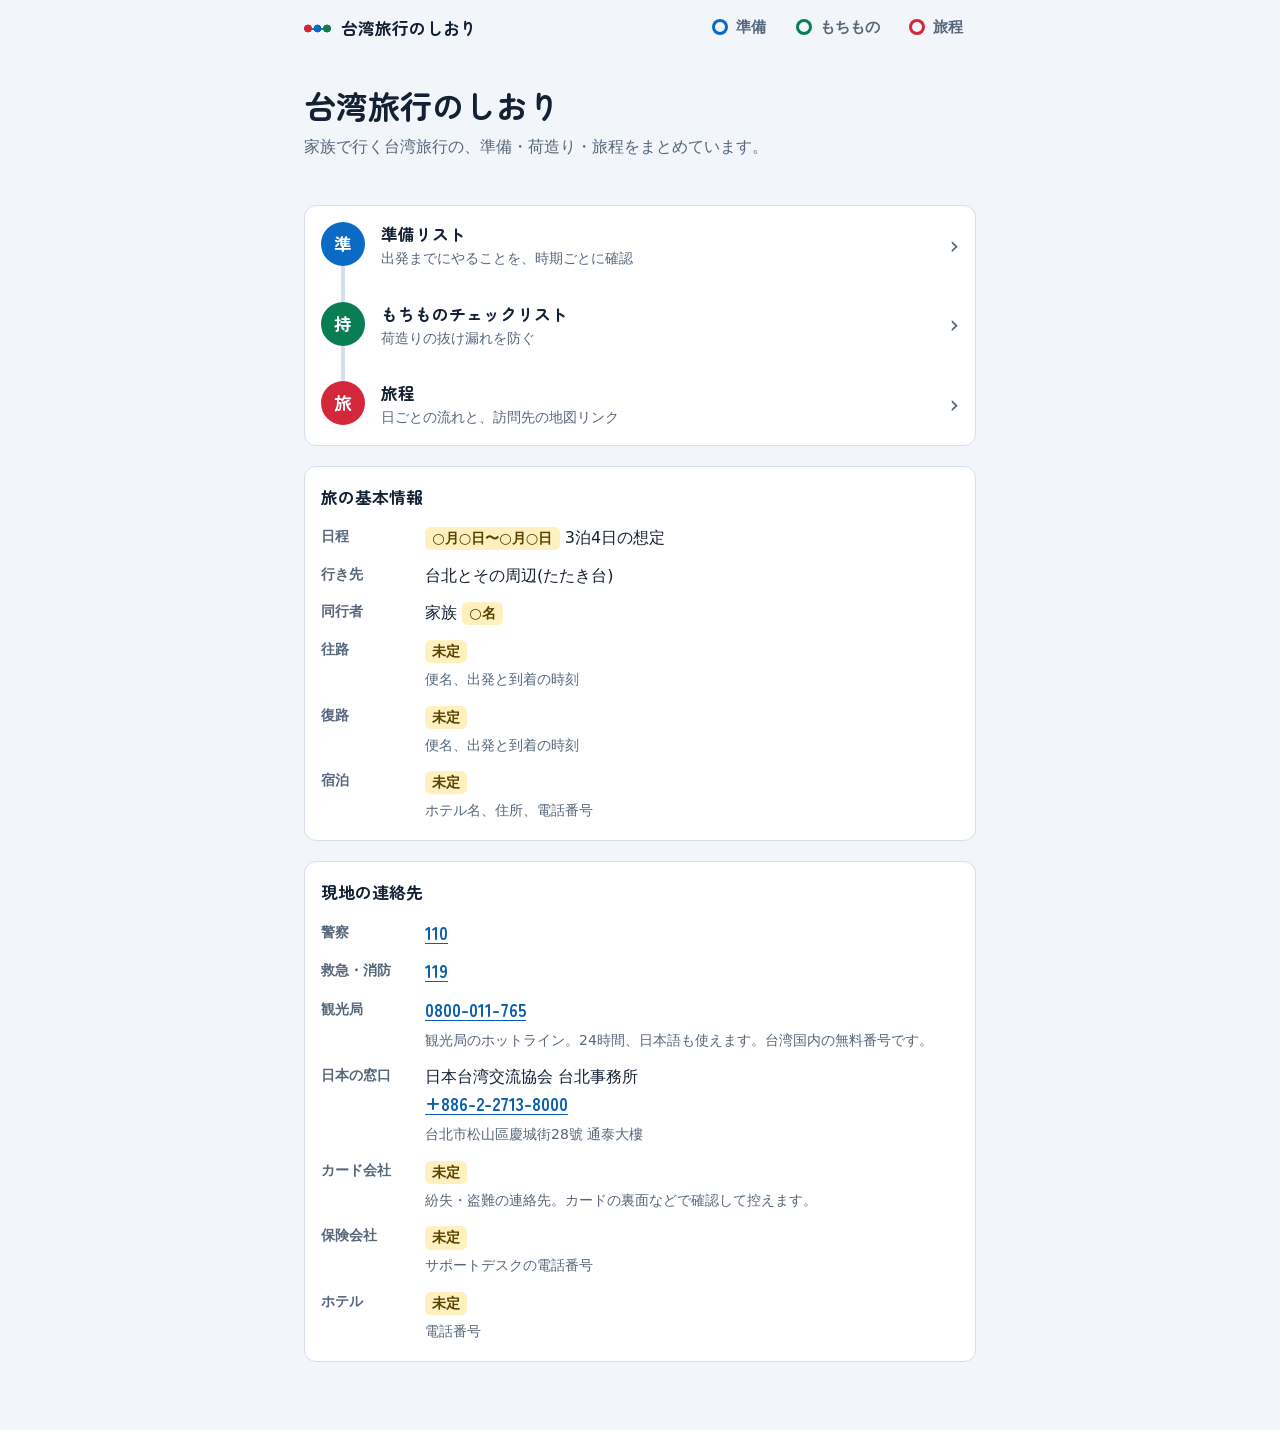
==== index.html @ 0fe11d93 "台湾旅行のしおりの初版を追加 準備リスト・もちものチェックリスト・旅程の3ページと、ホーム(旅の基本情報・現地の連絡先)を追加。 ビルド不要の静的HTML/CSS/JS。チェックの状態はブラウザ(lo" ====
<!doctype html>
<html lang="ja">
<head>
  <meta charset="utf-8">
  <meta name="viewport" content="width=device-width, initial-scale=1">
  <title>台湾旅行のしおり</title>
  <meta name="description" content="家族で行く台湾旅行の、準備リスト・もちものチェックリスト・旅程をまとめたしおりです。">
  <meta name="theme-color" content="#f2f5f9" media="(prefers-color-scheme: light)">
  <meta name="theme-color" content="#0e1621" media="(prefers-color-scheme: dark)">
  <link rel="icon" href="assets/favicon.svg" type="image/svg+xml">
  <link rel="preconnect" href="https://fonts.googleapis.com">
  <link rel="preconnect" href="https://fonts.gstatic.com" crossorigin>
  <link rel="stylesheet" href="https://fonts.googleapis.com/css2?family=Zen+Maru+Gothic:wght@500;700&amp;display=swap">
  <link rel="stylesheet" href="assets/style.css">
  <script src="assets/app.js" defer></script>
</head>
<body data-page="home">
  <header class="site-header">
    <div class="site-header__inner">
      <a class="brand" href="index.html">台湾旅行のしおり</a>
      <nav class="tabs" aria-label="ページ切り替え">
        <a class="line-bl" href="prep.html">準備</a>
        <a class="line-g" href="packing.html">もちもの</a>
        <a class="line-r" href="itinerary.html">旅程</a>
      </nav>
    </div>
  </header>

  <main class="page">
    <section class="hero" aria-labelledby="title">
      <h1 id="title">台湾旅行のしおり</h1>
      <p class="lead">家族で行く台湾旅行の、準備・荷造り・旅程をまとめています。</p>
    </section>

    <nav aria-label="しおりの内容">
      <ol class="route">
        <li class="line-bl">
          <a href="prep.html">
            <span class="badge" aria-hidden="true">準</span>
            <span class="route__text">
              <span class="route__title">準備リスト</span>
              <span class="route__desc">出発までにやることを、時期ごとに確認</span>
            </span>
          </a>
        </li>
        <li class="line-g">
          <a href="packing.html">
            <span class="badge" aria-hidden="true">持</span>
            <span class="route__text">
              <span class="route__title">もちものチェックリスト</span>
              <span class="route__desc">荷造りの抜け漏れを防ぐ</span>
            </span>
          </a>
        </li>
        <li class="line-r">
          <a href="itinerary.html">
            <span class="badge" aria-hidden="true">旅</span>
            <span class="route__text">
              <span class="route__title">旅程</span>
              <span class="route__desc">日ごとの流れと、訪問先の地図リンク</span>
            </span>
          </a>
        </li>
      </ol>
    </nav>

    <section class="card" aria-labelledby="info-title">
      <h2 id="info-title">旅の基本情報</h2>
      <dl class="info">
        <dt>日程</dt>
        <dd><span class="tbd">○月○日〜○月○日</span> 3泊4日の想定</dd>
        <dt>行き先</dt>
        <dd>台北とその周辺(たたき台)</dd>
        <dt>同行者</dt>
        <dd>家族 <span class="tbd">○名</span></dd>
        <dt>往路</dt>
        <dd><span class="tbd">未定</span><br><span class="sub">便名、出発と到着の時刻</span></dd>
        <dt>復路</dt>
        <dd><span class="tbd">未定</span><br><span class="sub">便名、出発と到着の時刻</span></dd>
        <dt>宿泊</dt>
        <dd><span class="tbd">未定</span><br><span class="sub">ホテル名、住所、電話番号</span></dd>
      </dl>
    </section>

    <section class="card" aria-labelledby="sos-title">
      <h2 id="sos-title">現地の連絡先</h2>
      <dl class="info">
        <dt>警察</dt>
        <dd><a class="num" href="tel:110">110</a></dd>
        <dt>救急・消防</dt>
        <dd><a class="num" href="tel:119">119</a></dd>
        <dt>観光局</dt>
        <dd><a class="num" href="tel:0800011765">0800-011-765</a><br><span class="sub">観光局のホットライン。24時間、日本語も使えます。台湾国内の無料番号です。</span></dd>
        <dt>日本の窓口</dt>
        <dd>日本台湾交流協会 台北事務所<br><a class="num" href="tel:+886227138000">+886-2-2713-8000</a><br><span class="sub">台北市松山區慶城街28號 通泰大樓</span></dd>
        <dt>カード会社</dt>
        <dd><span class="tbd">未定</span><br><span class="sub">紛失・盗難の連絡先。カードの裏面などで確認して控えます。</span></dd>
        <dt>保険会社</dt>
        <dd><span class="tbd">未定</span><br><span class="sub">サポートデスクの電話番号</span></dd>
        <dt>ホテル</dt>
        <dd><span class="tbd">未定</span><br><span class="sub">電話番号</span></dd>
      </dl>
    </section>
  </main>
</body>
</html>
---- assets/style.css ----
/* 台湾旅行のしおり
   レイアウトの考え方: 1カラム。台北MRTの路線図を下敷きにして、
   旅程の各日を「路線」(路線色)、訪問先を「駅」(丸いノード)として縦に並べる。
   チェックリストは指で押しやすい大きな行にする。 */

:root {
  --bg: #f2f5f9;
  --surface: #ffffff;
  --surface-2: #e8edf4;
  --fg: #142033;
  --muted: #56667b;
  --hair: #d5deea;
  --link: #0b5fb0;
  --focus: #0b6bc4;
  --tbd-bg: #fff1bf;
  --tbd-fg: #5b4200;

  /* 路線色(台北MRTの路線カラーがモチーフ)。ページの色やDayの色に使う */
  --r: #d3273b;  --on-r: #ffffff;
  --bl: #0b6bc4; --on-bl: #ffffff;
  --g: #0a7d55;  --on-g: #ffffff;
  --p: #8146b8;  --on-p: #ffffff;
  --br: #9a6a2c; --on-br: #ffffff;

  /* いま使っている路線色。.line-* を付けた要素の中で切り替わる */
  --line: var(--fg);
  --on-line: var(--bg);

  --font-body: -apple-system, BlinkMacSystemFont, "Hiragino Sans", "Hiragino Kaku Gothic ProN", "Noto Sans JP", "Yu Gothic UI", "Yu Gothic", Meiryo, system-ui, sans-serif;
  --font-display: "Zen Maru Gothic", "Hiragino Maru Gothic ProN", "Hiragino Sans", "Noto Sans JP", "Yu Gothic UI", Meiryo, sans-serif;
  --radius: 12px;
  color-scheme: light;
}

@media (prefers-color-scheme: dark) {
  :root:not([data-theme="light"]) {
    --bg: #0e1621;
    --surface: #162131;
    --surface-2: #1f2d40;
    --fg: #e6edf6;
    --muted: #9db0c6;
    --hair: #2a3a4f;
    --link: #7cc0ff;
    --focus: #7cc0ff;
    --tbd-bg: #4a3b0c;
    --tbd-fg: #ffe08a;
    --r: #ff6f81;  --on-r: #1a0409;
    --bl: #5db0ff; --on-bl: #06172a;
    --g: #3fcb95;  --on-g: #032116;
    --p: #bf95ff;  --on-p: #1a0b2e;
    --br: #d9a45f; --on-br: #231502;
    color-scheme: dark;
  }
}

:root[data-theme="dark"] {
  --bg: #0e1621;
  --surface: #162131;
  --surface-2: #1f2d40;
  --fg: #e6edf6;
  --muted: #9db0c6;
  --hair: #2a3a4f;
  --link: #7cc0ff;
  --focus: #7cc0ff;
  --tbd-bg: #4a3b0c;
  --tbd-fg: #ffe08a;
  --r: #ff6f81;  --on-r: #1a0409;
  --bl: #5db0ff; --on-bl: #06172a;
  --g: #3fcb95;  --on-g: #032116;
  --p: #bf95ff;  --on-p: #1a0b2e;
  --br: #d9a45f; --on-br: #231502;
  color-scheme: dark;
}

.line-r  { --line: var(--r);  --on-line: var(--on-r); }
.line-bl { --line: var(--bl); --on-line: var(--on-bl); }
.line-g  { --line: var(--g);  --on-line: var(--on-g); }
.line-p  { --line: var(--p);  --on-line: var(--on-p); }
.line-br { --line: var(--br); --on-line: var(--on-br); }

/* ---------- 基本 ---------- */

*, *::before, *::after { box-sizing: border-box; }

html {
  -webkit-text-size-adjust: 100%;
  scroll-behavior: smooth;
}

body {
  margin: 0;
  background: var(--bg);
  color: var(--fg);
  font: 1rem/1.75 var(--font-body);
  word-break: auto-phrase;
  overflow-wrap: anywhere;
}

h1, h2, h3 {
  font-family: var(--font-display);
  text-wrap: balance;
}

a {
  color: var(--link);
  text-underline-offset: 0.18em;
}

:focus-visible {
  outline: 3px solid var(--focus);
  outline-offset: 2px;
}

/* ---------- ヘッダーとタブ ---------- */

.site-header {
  padding-top: 0.5rem;
}

.site-header__inner {
  display: flex;
  align-items: center;
  justify-content: space-between;
  gap: 1rem;
  width: min(100%, 44rem);
  margin-inline: auto;
  padding-inline: 1rem;
}

.brand {
  display: inline-flex;
  align-items: center;
  gap: 0.6rem;
  padding-block: 0.6rem;
  color: var(--fg);
  font: 700 1.05rem/1.3 var(--font-display);
  text-decoration: none;
}

/* 路線図のマーク(3つの駅を線でつないだもの) */
.brand::before {
  content: "";
  width: 1.7rem;
  height: 0.9rem;
  background:
    radial-gradient(circle at 0.25rem 50%, var(--r) 0 0.24rem, transparent 0.26rem),
    radial-gradient(circle at 50% 50%, var(--bl) 0 0.24rem, transparent 0.26rem),
    radial-gradient(circle at calc(100% - 0.25rem) 50%, var(--g) 0 0.24rem, transparent 0.26rem),
    linear-gradient(var(--muted), var(--muted)) center / 100% 2px no-repeat;
}

/* スマホでは画面下のタブ。片手で押しやすい位置に置く */
.tabs {
  position: fixed;
  inset: auto 0 0 0;
  z-index: 20;
  display: grid;
  grid-template-columns: repeat(3, 1fr);
  padding-bottom: env(safe-area-inset-bottom, 0px);
  background: var(--surface);
  border-top: 1px solid var(--hair);
}

.tabs a {
  display: flex;
  flex-direction: column;
  align-items: center;
  gap: 0.3rem;
  margin-top: -1px;
  padding: 0.6rem 0.25rem 0.65rem;
  border-top: 3px solid transparent;
  color: var(--muted);
  font: 700 0.8125rem/1.2 var(--font-body);
  text-decoration: none;
}

.tabs a::before {
  content: "";
  width: 1rem;
  height: 1rem;
  border-radius: 50%;
  box-shadow: inset 0 0 0 3px var(--line);
}

.tabs a[aria-current="page"] {
  border-top-color: var(--line);
  color: var(--fg);
}

.tabs a[aria-current="page"]::before {
  background: var(--line);
}

@media (min-width: 48rem) {
  .tabs {
    position: static;
    display: flex;
    gap: 0.25rem;
    padding-bottom: 0;
    background: none;
    border-top: 0;
  }

  .tabs a {
    flex-direction: row;
    gap: 0.5rem;
    margin-top: 0;
    padding: 0.55rem 0.8rem;
    border-top: 0;
    border-bottom: 3px solid transparent;
    font-size: 0.95rem;
  }

  .tabs a[aria-current="page"] {
    border-bottom-color: var(--line);
  }
}

/* ---------- ページ共通 ---------- */

.page {
  width: min(100%, 44rem);
  margin-inline: auto;
  padding: 1rem 1rem calc(6rem + env(safe-area-inset-bottom, 0px));
}

@media (min-width: 48rem) {
  .page {
    padding-bottom: 3rem;
  }
}

.hero {
  padding-block: 1.25rem 0.5rem;
}

.hero h1 {
  margin: 0 0 0.5rem;
  font-size: 2rem;
  line-height: 1.25;
}

.page-title {
  display: flex;
  align-items: center;
  gap: 0.75rem;
  margin: 1rem 0 0.5rem;
  font-size: 1.6rem;
  line-height: 1.3;
}

.lead {
  margin: 0 0 1rem;
  color: var(--muted);
}

.badge {
  flex: none;
  display: inline-grid;
  place-items: center;
  width: var(--badge, 2.5rem);
  height: var(--badge, 2.5rem);
  border-radius: 50%;
  background: var(--line);
  color: var(--on-line);
  font: 700 1.1rem/1 var(--font-display);
}

.notice {
  margin: 1rem 0;
  padding: 0.85rem 1rem;
  border-radius: var(--radius);
  background: var(--surface-2);
  font-size: 0.9rem;
}

/* まだ決まっていない所の目印。検索して埋めていく */
.tbd {
  display: inline-block;
  padding: 0 0.5em;
  border-radius: 0.35rem;
  background: var(--tbd-bg);
  color: var(--tbd-fg);
  font-size: 0.9em;
  font-weight: 700;
  line-height: 1.6;
  white-space: nowrap;
}

.card {
  margin-block: 1.25rem;
  padding: 1rem;
  border: 1px solid var(--hair);
  border-radius: var(--radius);
  background: var(--surface);
}

.card h2 {
  margin: 0 0 0.75rem;
  font-size: 1.05rem;
}

.info {
  display: grid;
  grid-template-columns: 5.5rem minmax(0, 1fr);
  gap: 0.6rem 1rem;
  margin: 0;
}

.info dt {
  color: var(--muted);
  font-size: 0.875rem;
  font-weight: 700;
}

.info dd {
  margin: 0;
}

.info .num {
  font: 700 1.1rem/1.5 var(--font-display);
  font-variant-numeric: tabular-nums;
}

.info .sub {
  color: var(--muted);
  font-size: 0.875rem;
  line-height: 1.6;
}

.page-foot {
  margin-top: 2rem;
  color: var(--muted);
  font-size: 0.8125rem;
}

.btn {
  padding: 0.75rem 1rem;
  border: 1px solid var(--hair);
  border-radius: 999px;
  background: var(--surface);
  color: var(--fg);
  font: 700 0.875rem/1 var(--font-body);
  cursor: pointer;
}

.btn[data-armed] {
  border-color: transparent;
  background: var(--tbd-bg);
  color: var(--tbd-fg);
}

/* ---------- ホーム: 路線図のような目次 ---------- */

.route {
  --badge: 2.75rem;
  overflow: hidden;
  margin: 1.25rem 0;
  padding: 0;
  border: 1px solid var(--hair);
  border-radius: var(--radius);
  background: var(--surface);
  list-style: none;
}

.route li {
  position: relative;
}

.route a {
  display: flex;
  align-items: flex-start;
  gap: 1rem;
  padding: 1rem;
  color: inherit;
  text-decoration: none;
}

.route a::after {
  content: "›";
  align-self: center;
  margin-left: auto;
  color: var(--muted);
  font-size: 1.5rem;
  line-height: 1;
}

.route a:hover,
.route a:active {
  background: var(--surface-2);
}

/* 駅と駅をつなぐ線 */
.route li:not(:last-child)::after {
  content: "";
  position: absolute;
  top: calc(1rem + var(--badge));
  left: calc(1rem + var(--badge) / 2 - 2px);
  width: 4px;
  height: calc(100% - var(--badge));
  background: var(--hair);
}

.route__text {
  display: grid;
  min-width: 0;
}

.route__title {
  font: 700 1.05rem/1.5 var(--font-display);
}

.route__desc {
  color: var(--muted);
  font-size: 0.875rem;
  line-height: 1.6;
}

/* ---------- チェックリスト ---------- */

.progress {
  margin: 1rem 0 0.5rem;
}

.progress__row {
  display: flex;
  align-items: baseline;
  justify-content: space-between;
  color: var(--muted);
  font-size: 0.875rem;
}

.progress__num {
  color: var(--fg);
  font: 700 1.1rem/1 var(--font-display);
  font-variant-numeric: tabular-nums;
}

.bar {
  appearance: none;
  -webkit-appearance: none;
  display: block;
  width: 100%;
  height: 0.6rem;
  margin-top: 0.4rem;
  overflow: hidden;
  border: 0;
  border-radius: 999px;
  background: var(--surface-2);
  color: var(--line);
}

.bar::-webkit-progress-bar {
  border-radius: 999px;
  background: var(--surface-2);
}

.bar::-webkit-progress-value {
  border-radius: 999px;
  background: var(--line);
}

.bar::-moz-progress-bar {
  border-radius: 999px;
  background: var(--line);
}

.group {
  margin-block: 1.5rem;
}

.group__title {
  display: flex;
  align-items: baseline;
  justify-content: space-between;
  gap: 1rem;
  margin: 0 0 0.5rem;
  font-size: 1.05rem;
}

.count {
  color: var(--muted);
  font: 700 0.9rem/1 var(--font-display);
  font-variant-numeric: tabular-nums;
  white-space: nowrap;
}

.group[data-done] .count {
  color: var(--line);
}

.group[data-done] .count::before {
  content: "✓ ";
}

.checklist {
  margin: 0;
  padding: 0 1rem;
  border: 1px solid var(--hair);
  border-radius: var(--radius);
  background: var(--surface);
  list-style: none;
}

.checklist li + li {
  border-top: 1px solid var(--hair);
}

.check {
  display: flex;
  align-items: flex-start;
  gap: 0.85rem;
  padding-block: 0.85rem;
  cursor: pointer;
  -webkit-tap-highlight-color: transparent;
}

.check input {
  appearance: none;
  -webkit-appearance: none;
  flex: none;
  display: grid;
  place-content: center;
  width: 1.5rem;
  height: 1.5rem;
  margin: 0.15rem 0 0;
  border: 2px solid var(--muted);
  border-radius: 0.4rem;
  background: var(--surface);
  cursor: pointer;
}

.check input::after {
  content: "";
  width: 0.8rem;
  height: 0.45rem;
  margin-top: -0.1rem;
  border-bottom: 3px solid var(--on-line);
  border-left: 3px solid var(--on-line);
  transform: rotate(-45deg) scale(0);
  transition: transform 0.12s ease;
}

.check input:checked {
  border-color: var(--line);
  background: var(--line);
}

.check input:checked::after {
  transform: rotate(-45deg) scale(1);
}

.check__body {
  display: grid;
  min-width: 0;
}

.check__title {
  font-weight: 600;
}

.check__note {
  color: var(--muted);
  font-size: 0.875rem;
  line-height: 1.6;
}

.check input:checked ~ .check__body .check__title {
  color: var(--muted);
  text-decoration: line-through;
}

.reset-row {
  margin-top: 2rem;
}

.refs {
  margin: 0;
  padding-left: 1.25rem;
}

.refs li + li {
  margin-top: 0.4rem;
}

/* ---------- 旅程 ---------- */

.chips {
  display: flex;
  flex-wrap: wrap;
  gap: 0.5rem;
  margin: 1rem 0;
  padding: 0;
  list-style: none;
}

.chips a {
  display: inline-flex;
  align-items: center;
  gap: 0.45rem;
  padding: 0.4rem 0.85rem;
  border: 1px solid var(--hair);
  border-radius: 999px;
  background: var(--surface);
  color: var(--fg);
  font-size: 0.9rem;
  font-weight: 700;
  text-decoration: none;
}

.chips a::before {
  content: "";
  width: 0.7rem;
  height: 0.7rem;
  border-radius: 50%;
  background: var(--line);
}

.day {
  --time-w: 3.1rem;
  --rail-w: 1.7rem;
  --node: 1.1rem;
  margin-block: 1.25rem;
  padding: 1rem 1rem 0.25rem;
  border: 1px solid var(--hair);
  border-radius: var(--radius);
  background: var(--surface);
  scroll-margin-top: 1rem;
}

.day__head {
  display: flex;
  align-items: center;
  gap: 0.85rem;
  margin-bottom: 1.1rem;
}

.day__head h2 {
  margin: 0;
  font-size: 1.15rem;
  line-height: 1.35;
}

.day__date {
  margin: 0;
  color: var(--muted);
  font-size: 0.875rem;
}

.stops {
  margin: 0;
  padding: 0;
  list-style: none;
}

.stop {
  position: relative;
  display: grid;
  grid-template-columns: var(--time-w) var(--rail-w) minmax(0, 1fr);
  padding-bottom: 1.25rem;
}

.stop:last-child {
  padding-bottom: 0.75rem;
}

/* 路線(次の駅まで) */
.stop::before {
  content: "";
  position: absolute;
  top: 0.8rem;
  bottom: -0.8rem;
  left: calc(var(--time-w) + var(--rail-w) / 2 - 2px);
  width: 4px;
  border-radius: 2px;
  background: var(--line);
}

.stop:last-child::before {
  display: none;
}

/* 駅 */
.stop::after {
  content: "";
  position: absolute;
  top: 0.25rem;
  left: calc(var(--time-w) + var(--rail-w) / 2 - var(--node) / 2);
  width: var(--node);
  height: var(--node);
  border: 4px solid var(--line);
  border-radius: 50%;
  background: var(--surface);
}

.stop__time {
  font: 700 0.95rem/1.7 var(--font-display);
  font-variant-numeric: tabular-nums;
  white-space: nowrap;
}

.stop__body {
  grid-column: 3;
  min-width: 0;
}

.stop__title {
  margin: 0;
  font-weight: 700;
  line-height: 1.6;
}

.stop__note,
.stop__move {
  margin: 0.2rem 0 0;
  color: var(--muted);
  font-size: 0.875rem;
  line-height: 1.65;
}

.stop__move {
  margin-top: 0.45rem;
}

.stop__move::before {
  content: "次へ ";
  color: var(--fg);
  font-weight: 700;
}

.tag {
  display: inline-block;
  margin-right: 0.4rem;
  padding: 0 0.5em;
  border-radius: 0.35rem;
  background: var(--surface-2);
  color: var(--muted);
  font-size: 0.75rem;
  font-weight: 700;
  line-height: 1.6;
  vertical-align: 0.1em;
}

.map {
  display: inline-block;
  margin-left: 0.3rem;
  padding: 0 0.55em;
  border: 1px solid var(--hair);
  border-radius: 999px;
  background: var(--surface-2);
  font-size: 0.75rem;
  font-weight: 700;
  line-height: 1.6;
  text-decoration: none;
  white-space: nowrap;
}

.map::after {
  content: " ↗";
}

.extra {
  display: grid;
  grid-template-columns: 5rem minmax(0, 1fr);
  gap: 0.85rem 1rem;
  margin: 0 0 0.75rem;
}

.extra dt {
  font-weight: 700;
}

.extra dd {
  margin: 0;
}

.extra__list {
  display: grid;
  gap: 0.35rem;
  margin: 0;
  padding: 0;
  list-style: none;
  line-height: 1.6;
}

.extra__note {
  color: var(--muted);
  font-size: 0.875rem;
}

/* ---------- 動きを減らす設定 / 印刷 ---------- */

@media (prefers-reduced-motion: reduce) {
  html { scroll-behavior: auto; }
  .check input::after { transition: none; }
}

@media print {
  :root {
    --bg: #fff !important;
    --surface: #fff !important;
    --surface-2: #f0f0f0 !important;
    --fg: #000 !important;
    --muted: #333 !important;
    --hair: #bbb !important;
    --link: #000 !important;
  }

  .tabs,
  .progress,
  .chips,
  .reset-row { display: none !important; }

  .page { padding-bottom: 0; }
  .day, .group, .card { break-inside: avoid; }
}
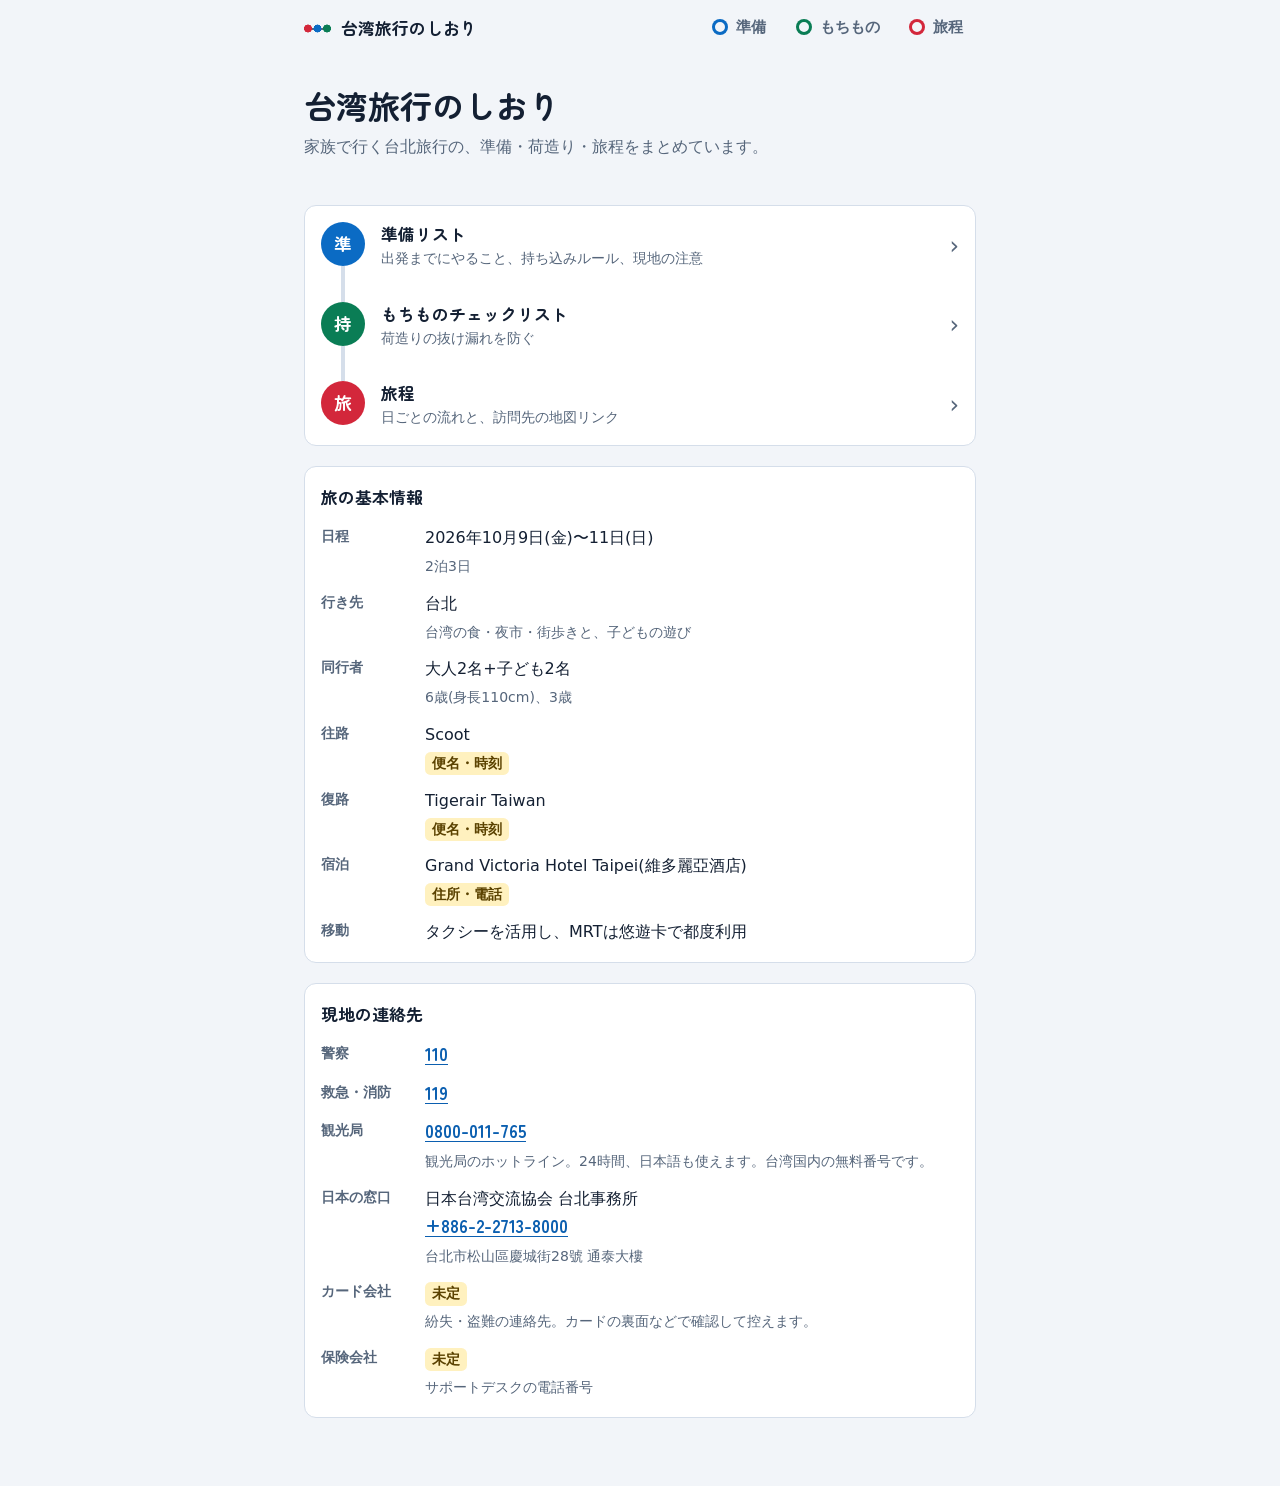
==== commit d846a089: "旅行資料(docx)の内容を反映 日程(2026/10/9〜11、2泊3日)、家族構成、ホテル・航空会社、旅程、準備チェックリスト、 持ち物、現金・悠遊卡、持ち込みNG、現地のNG行動をサイトに反映。" ====
--- a/index.html
+++ b/index.html
@@ -4,7 +4,7 @@
   <meta charset="utf-8">
   <meta name="viewport" content="width=device-width, initial-scale=1">
   <title>台湾旅行のしおり</title>
-  <meta name="description" content="家族で行く台湾旅行の、準備リスト・もちものチェックリスト・旅程をまとめたしおりです。">
+  <meta name="description" content="家族で行く台北旅行(2026年10月9日〜11日)の、準備リスト・もちものチェックリスト・旅程をまとめたしおりです。">
   <meta name="theme-color" content="#f2f5f9" media="(prefers-color-scheme: light)">
   <meta name="theme-color" content="#0e1621" media="(prefers-color-scheme: dark)">
   <link rel="icon" href="assets/favicon.svg" type="image/svg+xml">
@@ -29,76 +29,39 @@
   <main class="page">
     <section class="hero" aria-labelledby="title">
       <h1 id="title">台湾旅行のしおり</h1>
-      <p class="lead">家族で行く台湾旅行の、準備・荷造り・旅程をまとめています。</p>
+      <p class="lead">家族で行く台北旅行の、準備・荷造り・旅程をまとめています。</p>
     </section>
 
     <nav aria-label="しおりの内容">
       <ol class="route">
-        <li class="line-bl">
-          <a href="prep.html">
-            <span class="badge" aria-hidden="true">準</span>
-            <span class="route__text">
-              <span class="route__title">準備リスト</span>
-              <span class="route__desc">出発までにやることを、時期ごとに確認</span>
-            </span>
-          </a>
-        </li>
-        <li class="line-g">
-          <a href="packing.html">
-            <span class="badge" aria-hidden="true">持</span>
-            <span class="route__text">
-              <span class="route__title">もちものチェックリスト</span>
-              <span class="route__desc">荷造りの抜け漏れを防ぐ</span>
-            </span>
-          </a>
-        </li>
-        <li class="line-r">
-          <a href="itinerary.html">
-            <span class="badge" aria-hidden="true">旅</span>
-            <span class="route__text">
-              <span class="route__title">旅程</span>
-              <span class="route__desc">日ごとの流れと、訪問先の地図リンク</span>
-            </span>
-          </a>
-        </li>
+        <li class="line-bl"><a href="prep.html"><span class="badge" aria-hidden="true">準</span><span class="route__text"><span class="route__title">準備リスト</span><span class="route__desc">出発までにやること、持ち込みルール、現地の注意</span></span></a></li>
+        <li class="line-g"><a href="packing.html"><span class="badge" aria-hidden="true">持</span><span class="route__text"><span class="route__title">もちものチェックリスト</span><span class="route__desc">荷造りの抜け漏れを防ぐ</span></span></a></li>
+        <li class="line-r"><a href="itinerary.html"><span class="badge" aria-hidden="true">旅</span><span class="route__text"><span class="route__title">旅程</span><span class="route__desc">日ごとの流れと、訪問先の地図リンク</span></span></a></li>
       </ol>
     </nav>
 
     <section class="card" aria-labelledby="info-title">
       <h2 id="info-title">旅の基本情報</h2>
       <dl class="info">
-        <dt>日程</dt>
-        <dd><span class="tbd">○月○日〜○月○日</span> 3泊4日の想定</dd>
-        <dt>行き先</dt>
-        <dd>台北とその周辺(たたき台)</dd>
-        <dt>同行者</dt>
-        <dd>家族 <span class="tbd">○名</span></dd>
-        <dt>往路</dt>
-        <dd><span class="tbd">未定</span><br><span class="sub">便名、出発と到着の時刻</span></dd>
-        <dt>復路</dt>
-        <dd><span class="tbd">未定</span><br><span class="sub">便名、出発と到着の時刻</span></dd>
-        <dt>宿泊</dt>
-        <dd><span class="tbd">未定</span><br><span class="sub">ホテル名、住所、電話番号</span></dd>
+        <dt>日程</dt><dd>2026年10月9日(金)〜11日(日)<br><span class="sub">2泊3日</span></dd>
+        <dt>行き先</dt><dd>台北<br><span class="sub">台湾の食・夜市・街歩きと、子どもの遊び</span></dd>
+        <dt>同行者</dt><dd>大人2名+子ども2名<br><span class="sub">6歳(身長110cm)、3歳</span></dd>
+        <dt>往路</dt><dd>Scoot<br><span class="tbd">便名・時刻</span></dd>
+        <dt>復路</dt><dd>Tigerair Taiwan<br><span class="tbd">便名・時刻</span></dd>
+        <dt>宿泊</dt><dd>Grand Victoria Hotel Taipei(維多麗亞酒店)<br><span class="tbd">住所・電話</span></dd>
+        <dt>移動</dt><dd>タクシーを活用し、MRTは悠遊卡で都度利用</dd>
       </dl>
     </section>
 
     <section class="card" aria-labelledby="sos-title">
       <h2 id="sos-title">現地の連絡先</h2>
       <dl class="info">
-        <dt>警察</dt>
-        <dd><a class="num" href="tel:110">110</a></dd>
-        <dt>救急・消防</dt>
-        <dd><a class="num" href="tel:119">119</a></dd>
-        <dt>観光局</dt>
-        <dd><a class="num" href="tel:0800011765">0800-011-765</a><br><span class="sub">観光局のホットライン。24時間、日本語も使えます。台湾国内の無料番号です。</span></dd>
-        <dt>日本の窓口</dt>
-        <dd>日本台湾交流協会 台北事務所<br><a class="num" href="tel:+886227138000">+886-2-2713-8000</a><br><span class="sub">台北市松山區慶城街28號 通泰大樓</span></dd>
-        <dt>カード会社</dt>
-        <dd><span class="tbd">未定</span><br><span class="sub">紛失・盗難の連絡先。カードの裏面などで確認して控えます。</span></dd>
-        <dt>保険会社</dt>
-        <dd><span class="tbd">未定</span><br><span class="sub">サポートデスクの電話番号</span></dd>
-        <dt>ホテル</dt>
-        <dd><span class="tbd">未定</span><br><span class="sub">電話番号</span></dd>
+        <dt>警察</dt><dd><a class="num" href="tel:110">110</a></dd>
+        <dt>救急・消防</dt><dd><a class="num" href="tel:119">119</a></dd>
+        <dt>観光局</dt><dd><a class="num" href="tel:0800011765">0800-011-765</a><br><span class="sub">観光局のホットライン。24時間、日本語も使えます。台湾国内の無料番号です。</span></dd>
+        <dt>日本の窓口</dt><dd>日本台湾交流協会 台北事務所<br><a class="num" href="tel:+886227138000">+886-2-2713-8000</a><br><span class="sub">台北市松山區慶城街28號 通泰大樓</span></dd>
+        <dt>カード会社</dt><dd><span class="tbd">未定</span><br><span class="sub">紛失・盗難の連絡先。カードの裏面などで確認して控えます。</span></dd>
+        <dt>保険会社</dt><dd><span class="tbd">未定</span><br><span class="sub">サポートデスクの電話番号</span></dd>
       </dl>
     </section>
   </main>
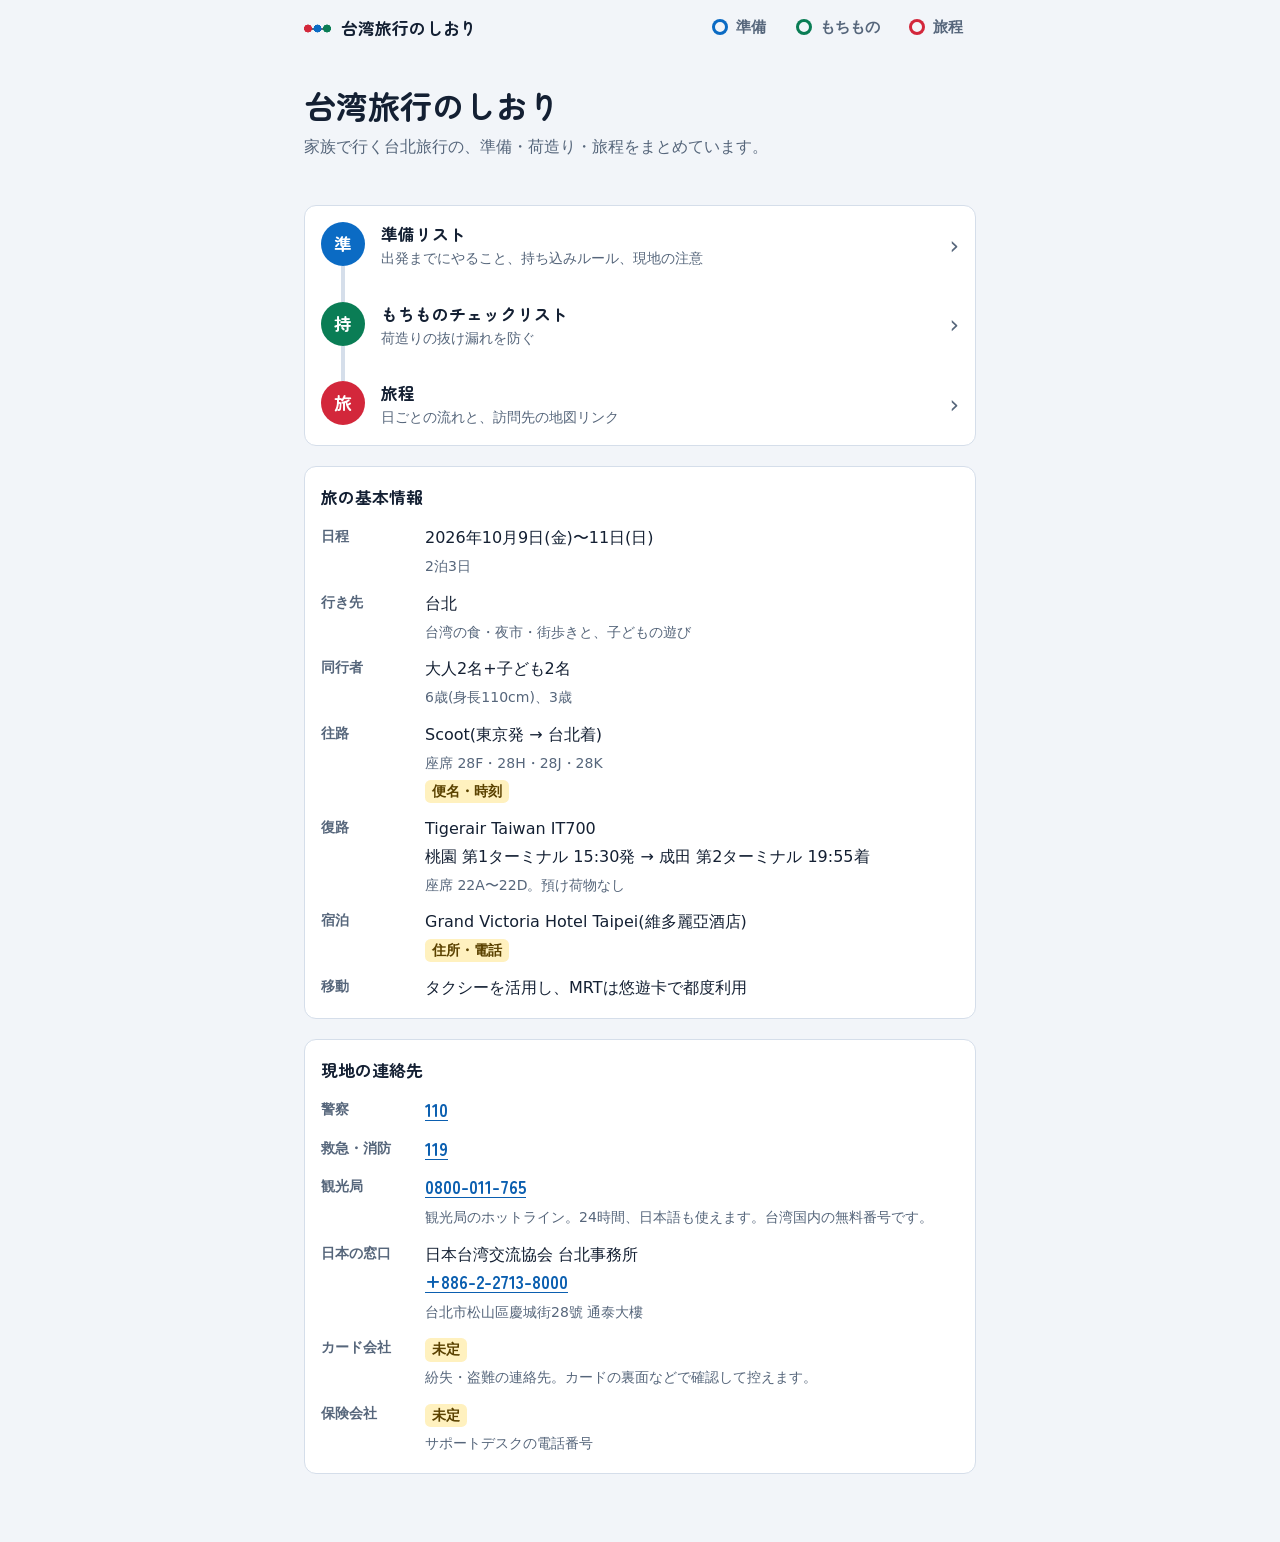
==== commit c698f720: "航空券の情報を反映 復路 IT700(桃園T1 15:30発 → 成田T2 19:55着)、預け荷物なし(機内持込のみ)、座席を追加。 最終日の旅程、準備リスト、持ち物に手荷物の制限を反映。  Co-" ====
--- a/index.html
+++ b/index.html
@@ -46,8 +46,8 @@
         <dt>日程</dt><dd>2026年10月9日(金)〜11日(日)<br><span class="sub">2泊3日</span></dd>
         <dt>行き先</dt><dd>台北<br><span class="sub">台湾の食・夜市・街歩きと、子どもの遊び</span></dd>
         <dt>同行者</dt><dd>大人2名+子ども2名<br><span class="sub">6歳(身長110cm)、3歳</span></dd>
-        <dt>往路</dt><dd>Scoot<br><span class="tbd">便名・時刻</span></dd>
-        <dt>復路</dt><dd>Tigerair Taiwan<br><span class="tbd">便名・時刻</span></dd>
+        <dt>往路</dt><dd>Scoot(東京発 → 台北着)<br><span class="sub">座席 28F・28H・28J・28K</span><br><span class="tbd">便名・時刻</span></dd>
+        <dt>復路</dt><dd>Tigerair Taiwan IT700<br>桃園 第1ターミナル 15:30発 → 成田 第2ターミナル 19:55着<br><span class="sub">座席 22A〜22D。預け荷物なし</span></dd>
         <dt>宿泊</dt><dd>Grand Victoria Hotel Taipei(維多麗亞酒店)<br><span class="tbd">住所・電話</span></dd>
         <dt>移動</dt><dd>タクシーを活用し、MRTは悠遊卡で都度利用</dd>
       </dl>
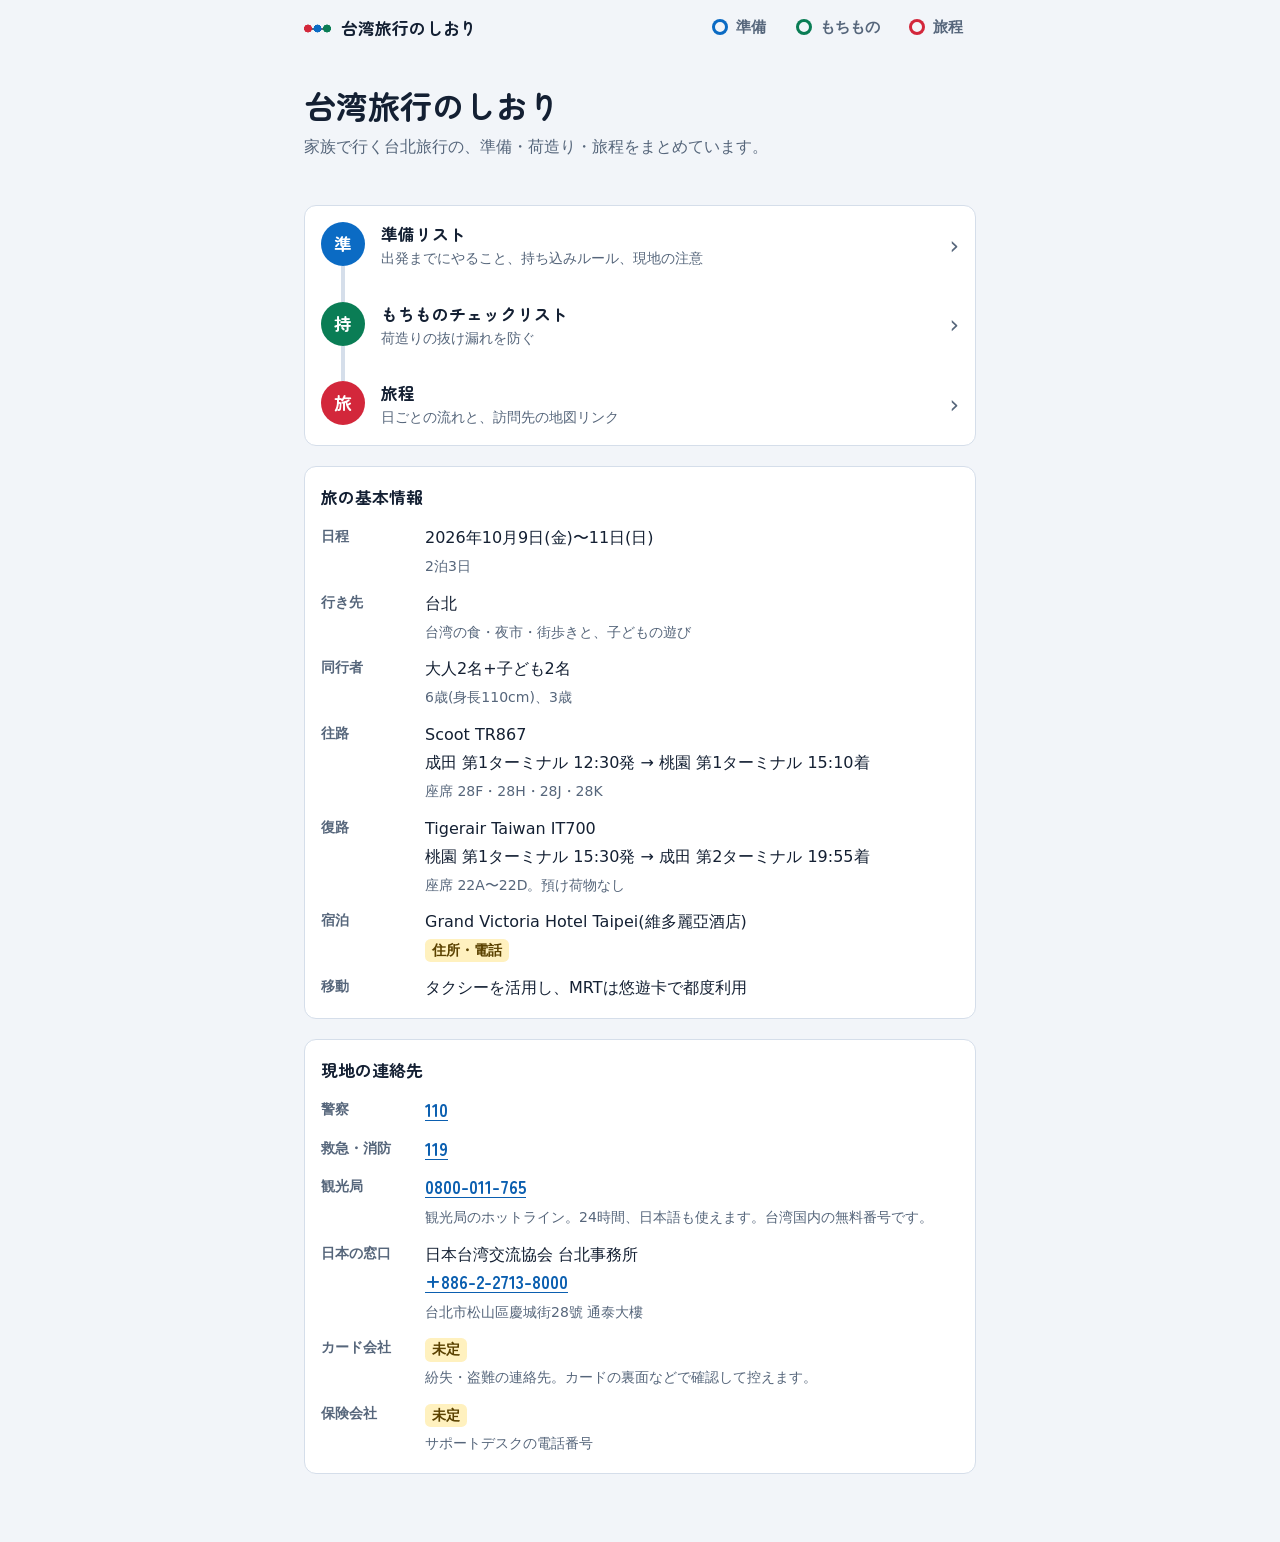
==== commit 6480c480: "往路の航空券情報を反映 往路 Scoot TR867(成田T1 12:30発 → 桃園T1 15:10着)をホームと1日目の旅程に追加。  Co-Authored-By: Claude <norepl" ====
--- a/index.html
+++ b/index.html
@@ -46,7 +46,7 @@
         <dt>日程</dt><dd>2026年10月9日(金)〜11日(日)<br><span class="sub">2泊3日</span></dd>
         <dt>行き先</dt><dd>台北<br><span class="sub">台湾の食・夜市・街歩きと、子どもの遊び</span></dd>
         <dt>同行者</dt><dd>大人2名+子ども2名<br><span class="sub">6歳(身長110cm)、3歳</span></dd>
-        <dt>往路</dt><dd>Scoot(東京発 → 台北着)<br><span class="sub">座席 28F・28H・28J・28K</span><br><span class="tbd">便名・時刻</span></dd>
+        <dt>往路</dt><dd>Scoot TR867<br>成田 第1ターミナル 12:30発 → 桃園 第1ターミナル 15:10着<br><span class="sub">座席 28F・28H・28J・28K</span></dd>
         <dt>復路</dt><dd>Tigerair Taiwan IT700<br>桃園 第1ターミナル 15:30発 → 成田 第2ターミナル 19:55着<br><span class="sub">座席 22A〜22D。預け荷物なし</span></dd>
         <dt>宿泊</dt><dd>Grand Victoria Hotel Taipei(維多麗亞酒店)<br><span class="tbd">住所・電話</span></dd>
         <dt>移動</dt><dd>タクシーを活用し、MRTは悠遊卡で都度利用</dd>
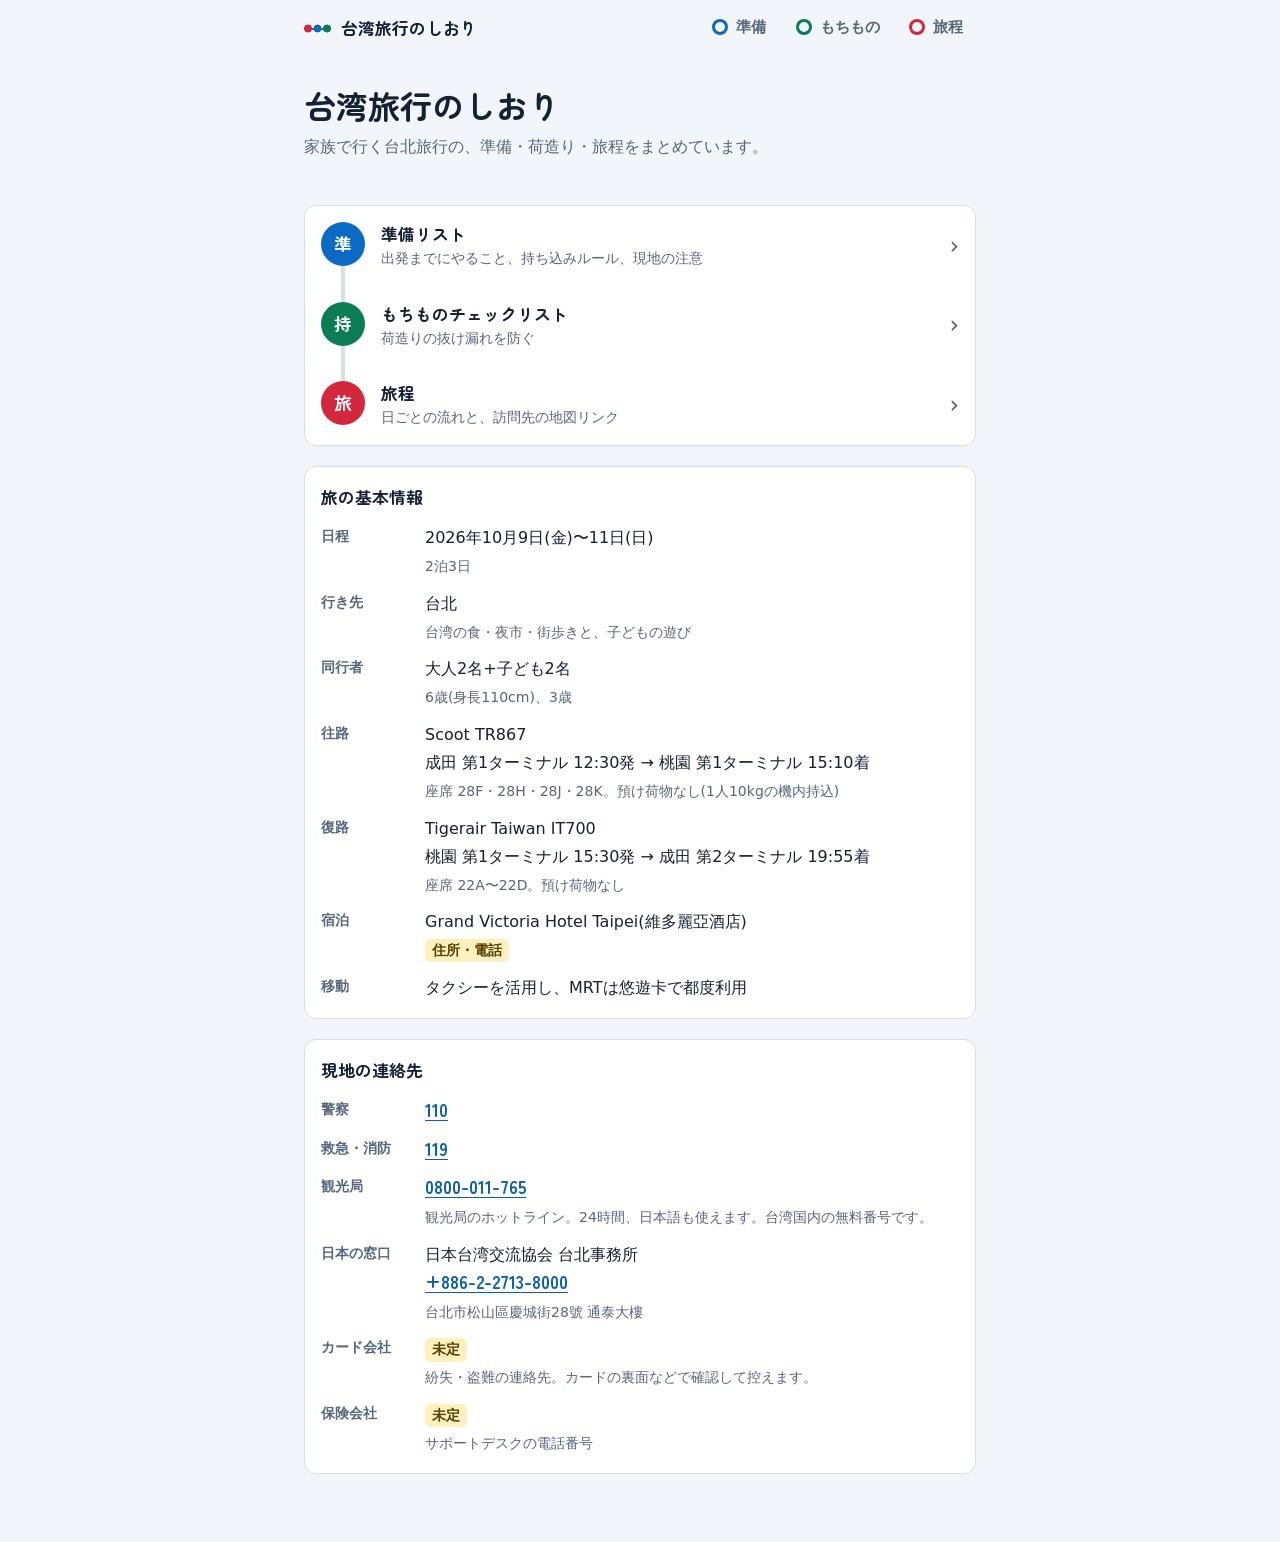
==== commit ea0d0147: "往路も預け荷物なし(機内持込10kg)と反映 Scootの予約管理画面で、往路も4人とも10kg Cabinのみと確認できたため。  Co-Authored-By: Claude <noreply@a" ====
--- a/index.html
+++ b/index.html
@@ -46,7 +46,7 @@
         <dt>日程</dt><dd>2026年10月9日(金)〜11日(日)<br><span class="sub">2泊3日</span></dd>
         <dt>行き先</dt><dd>台北<br><span class="sub">台湾の食・夜市・街歩きと、子どもの遊び</span></dd>
         <dt>同行者</dt><dd>大人2名+子ども2名<br><span class="sub">6歳(身長110cm)、3歳</span></dd>
-        <dt>往路</dt><dd>Scoot TR867<br>成田 第1ターミナル 12:30発 → 桃園 第1ターミナル 15:10着<br><span class="sub">座席 28F・28H・28J・28K</span></dd>
+        <dt>往路</dt><dd>Scoot TR867<br>成田 第1ターミナル 12:30発 → 桃園 第1ターミナル 15:10着<br><span class="sub">座席 28F・28H・28J・28K。預け荷物なし(1人10kgの機内持込)</span></dd>
         <dt>復路</dt><dd>Tigerair Taiwan IT700<br>桃園 第1ターミナル 15:30発 → 成田 第2ターミナル 19:55着<br><span class="sub">座席 22A〜22D。預け荷物なし</span></dd>
         <dt>宿泊</dt><dd>Grand Victoria Hotel Taipei(維多麗亞酒店)<br><span class="tbd">住所・電話</span></dd>
         <dt>移動</dt><dd>タクシーを活用し、MRTは悠遊卡で都度利用</dd>
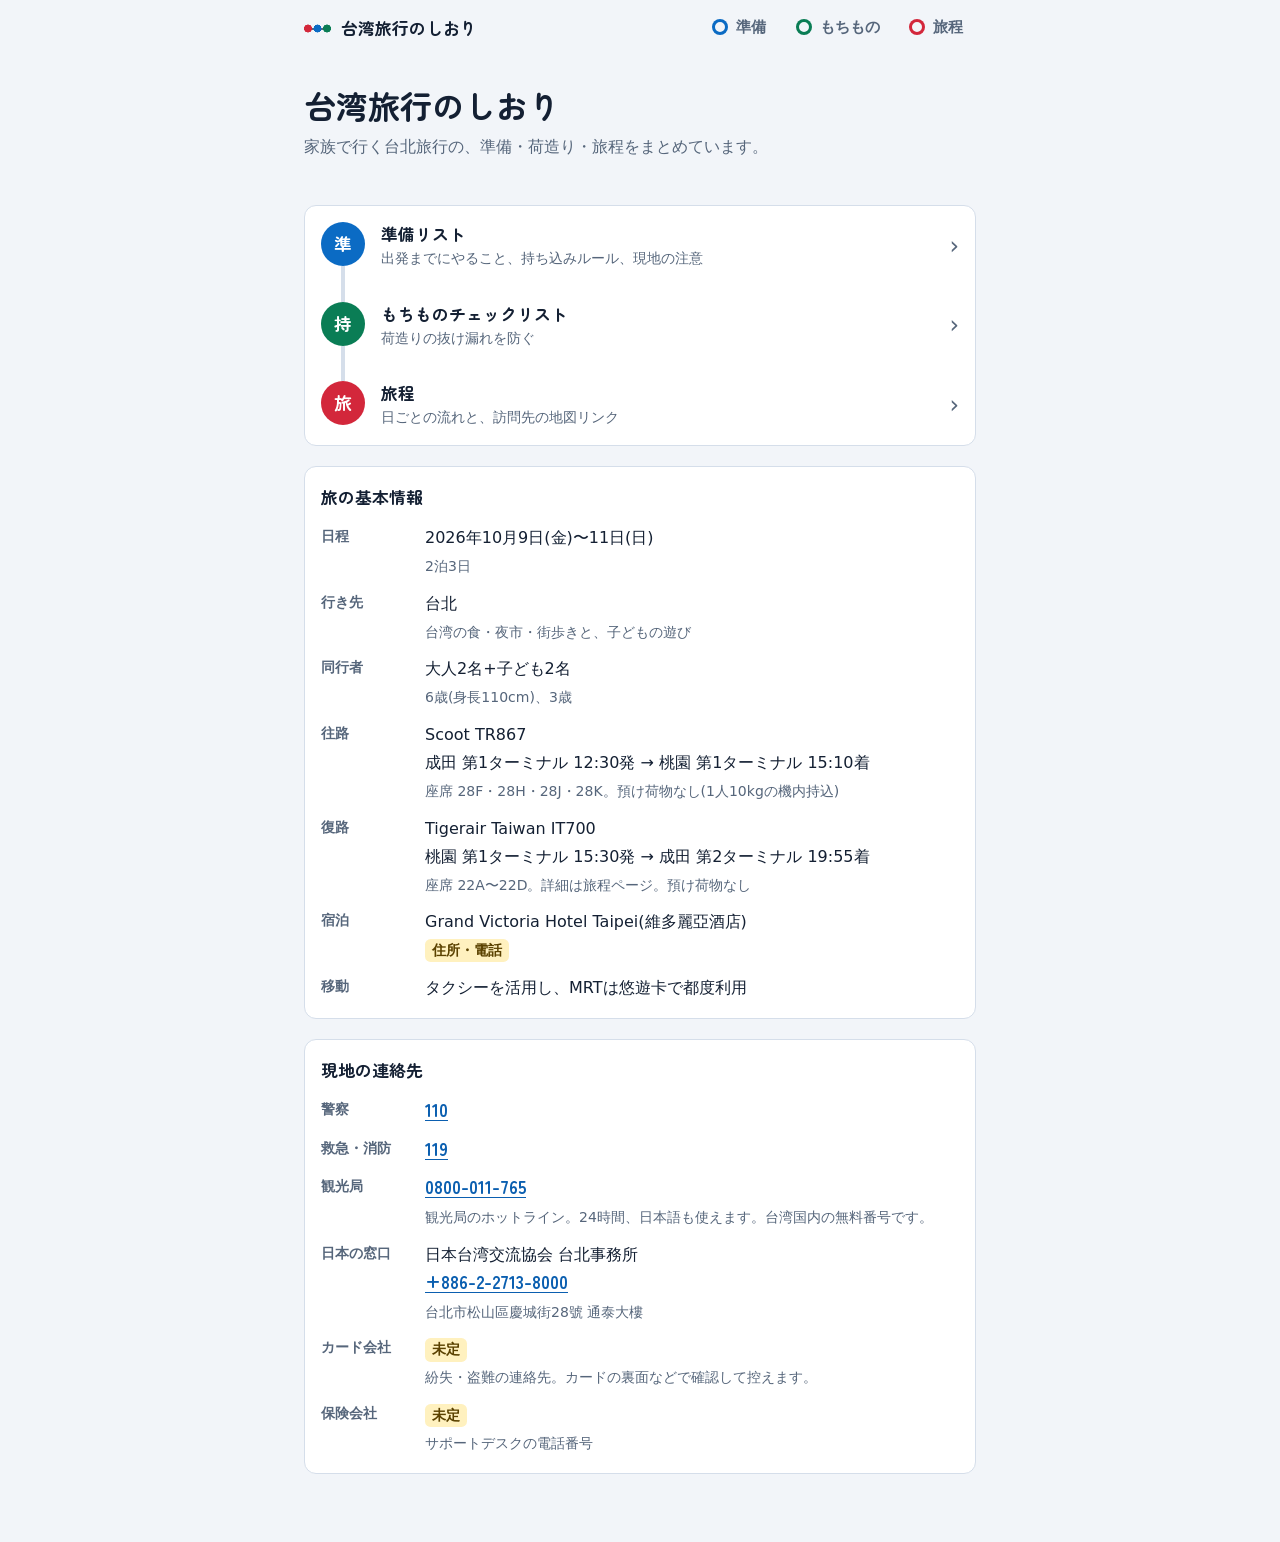
==== commit ef222fa0: "旅程ページに往路・復路のフライト詳細を追加 便名・機材・時刻・ターミナル・座席・手荷物・チェックイン締切・搭乗口の閉鎖時刻を記載。 搭乗口の番号と往路のゲート閉鎖時刻は予約確認に記載がないため、未定と" ====
--- a/index.html
+++ b/index.html
@@ -47,7 +47,7 @@
         <dt>行き先</dt><dd>台北<br><span class="sub">台湾の食・夜市・街歩きと、子どもの遊び</span></dd>
         <dt>同行者</dt><dd>大人2名+子ども2名<br><span class="sub">6歳(身長110cm)、3歳</span></dd>
         <dt>往路</dt><dd>Scoot TR867<br>成田 第1ターミナル 12:30発 → 桃園 第1ターミナル 15:10着<br><span class="sub">座席 28F・28H・28J・28K。預け荷物なし(1人10kgの機内持込)</span></dd>
-        <dt>復路</dt><dd>Tigerair Taiwan IT700<br>桃園 第1ターミナル 15:30発 → 成田 第2ターミナル 19:55着<br><span class="sub">座席 22A〜22D。預け荷物なし</span></dd>
+        <dt>復路</dt><dd>Tigerair Taiwan IT700<br>桃園 第1ターミナル 15:30発 → 成田 第2ターミナル 19:55着<br><span class="sub">座席 22A〜22D。詳細は旅程ページ。預け荷物なし</span></dd>
         <dt>宿泊</dt><dd>Grand Victoria Hotel Taipei(維多麗亞酒店)<br><span class="tbd">住所・電話</span></dd>
         <dt>移動</dt><dd>タクシーを活用し、MRTは悠遊卡で都度利用</dd>
       </dl>
